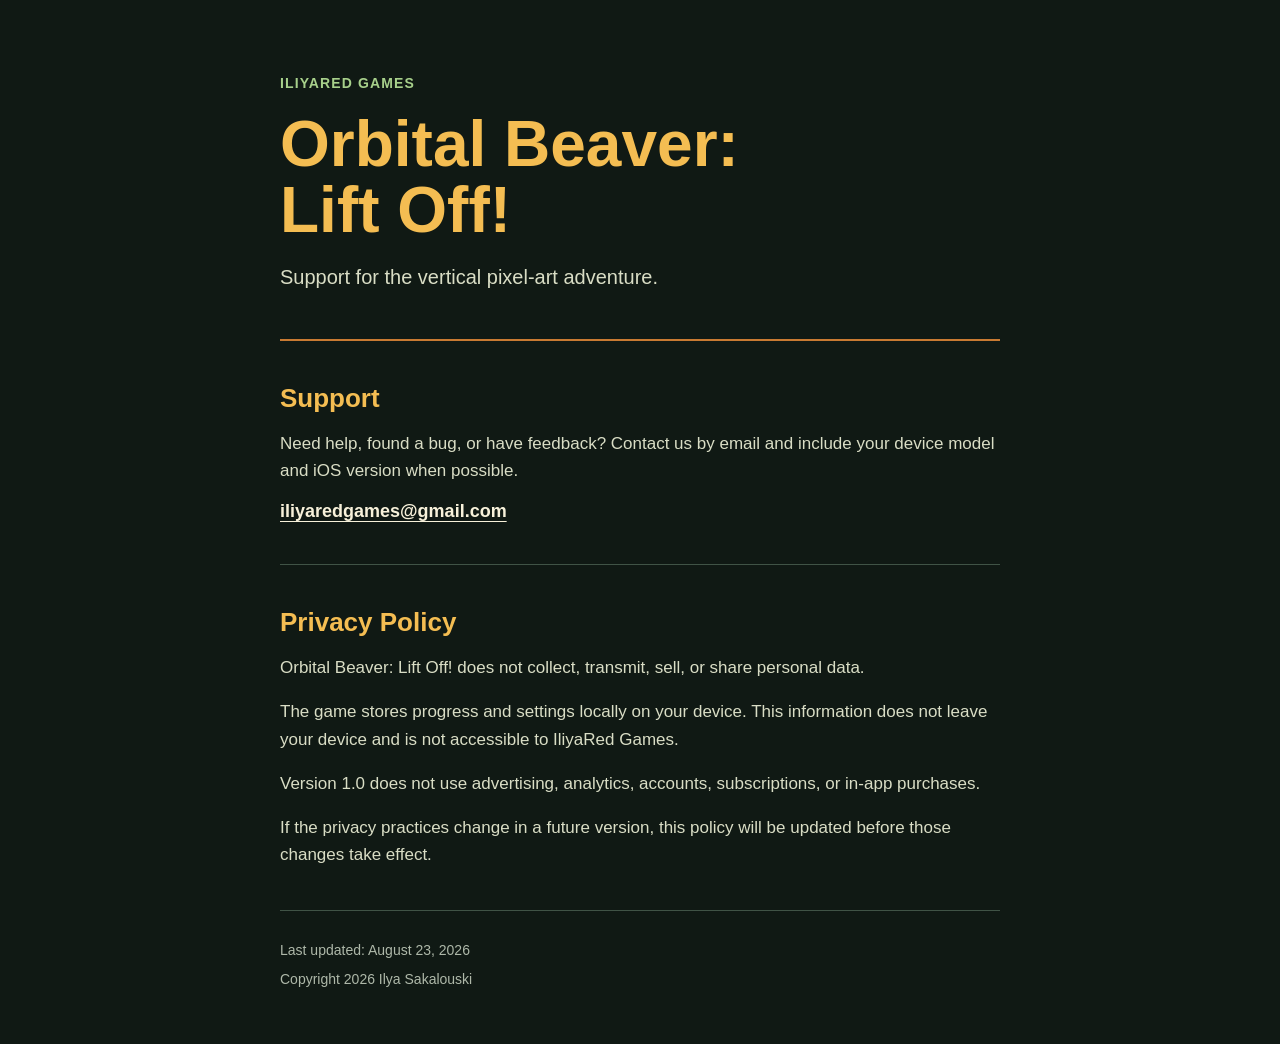
==== index.html @ 3816514c "Add files via upload" ====
<!doctype html>
<html lang="en">
<head>
  <meta charset="utf-8">
  <meta name="viewport" content="width=device-width, initial-scale=1">
  <meta name="description" content="Support for Orbital Beaver: Lift Off!">
  <title>Orbital Beaver: Lift Off! Support</title>
  <link rel="stylesheet" href="styles.css">
</head>
<body>
  <main class="page-shell">
    <header class="masthead">
      <p class="eyebrow">IliyaRed Games</p>
      <h1>Orbital Beaver:<br>Lift Off!</h1>
      <p class="intro">Support for the vertical pixel-art adventure.</p>
    </header>

    <section class="content-section" aria-labelledby="support-title">
      <h2 id="support-title">Support</h2>
      <p>Need help, found a bug, or have feedback? Contact us by email and include your device model and iOS version when possible.</p>
      <a class="email-link" href="mailto:iliyaredgames@gmail.com">iliyaredgames@gmail.com</a>
    </section>

    <section class="content-section" aria-labelledby="privacy-title">
      <h2 id="privacy-title">Privacy Policy</h2>
      <p>Orbital Beaver: Lift Off! does not collect, transmit, sell, or share personal data.</p>
      <p>The game stores progress and settings locally on your device. This information does not leave your device and is not accessible to IliyaRed Games.</p>
      <p>Version 1.0 does not use advertising, analytics, accounts, subscriptions, or in-app purchases.</p>
      <p>If the privacy practices change in a future version, this policy will be updated before those changes take effect.</p>
    </section>

    <footer>
      <p>Last updated: August 23, 2026</p>
      <p>Copyright 2026 Ilya Sakalouski</p>
    </footer>
  </main>
</body>
</html>
---- styles.css ----
:root {
  color-scheme: dark;
  font-family: Arial, Helvetica, sans-serif;
  background: #101914;
  color: #f7f1da;
}

* {
  box-sizing: border-box;
}

body {
  margin: 0;
  min-width: 320px;
  background: #101914;
}

.page-shell {
  width: min(100% - 40px, 720px);
  margin: 0 auto;
  padding: 72px 0 48px;
}

.masthead {
  padding: 0 0 46px;
  border-bottom: 2px solid #c97a32;
}

.eyebrow {
  margin: 0 0 18px;
  color: #a7d08b;
  font-size: 14px;
  font-weight: 700;
  letter-spacing: 0.08em;
  text-transform: uppercase;
}

h1,
h2,
p {
  margin-top: 0;
}

h1 {
  margin-bottom: 18px;
  color: #f4bd52;
  font-size: clamp(38px, 8vw, 64px);
  line-height: 1.02;
}

h2 {
  margin-bottom: 16px;
  color: #f4bd52;
  font-size: 26px;
}

.intro,
p {
  color: #d9ddc5;
  font-size: 17px;
  line-height: 1.6;
}

.intro {
  margin-bottom: 0;
  font-size: 20px;
}

.content-section {
  padding: 42px 0;
  border-bottom: 1px solid #405346;
}

.content-section p:last-child {
  margin-bottom: 0;
}

.email-link {
  display: inline-block;
  color: #f7f1da;
  font-size: 18px;
  font-weight: 700;
  text-underline-offset: 4px;
}

.email-link:hover,
.email-link:focus-visible {
  color: #f4bd52;
}

footer {
  padding-top: 28px;
}

footer p {
  margin-bottom: 6px;
  color: #aeb8a9;
  font-size: 14px;
}

@media (max-width: 540px) {
  .page-shell {
    width: min(100% - 32px, 720px);
    padding-top: 48px;
  }
}
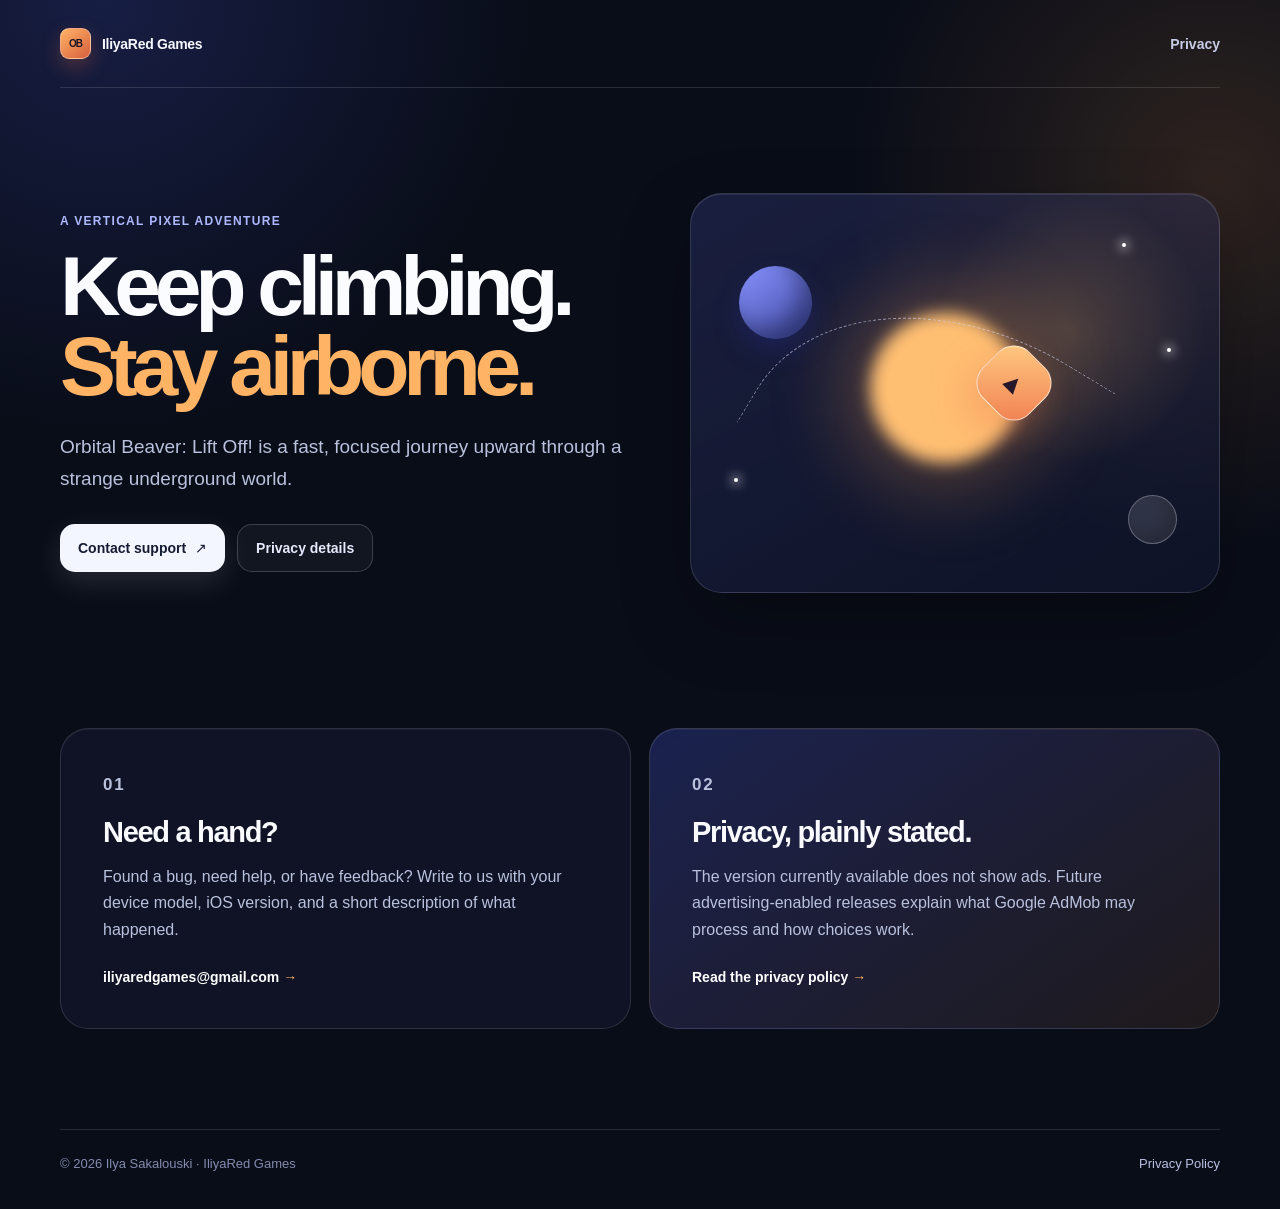
==== commit 0b28823e: "Add files via upload" ====
--- a/index.html
+++ b/index.html
@@ -1,38 +1,13 @@
 <!doctype html>
-<html lang="en">
-<head>
-  <meta charset="utf-8">
-  <meta name="viewport" content="width=device-width, initial-scale=1">
-  <meta name="description" content="Support for Orbital Beaver: Lift Off!">
-  <title>Orbital Beaver: Lift Off! Support</title>
-  <link rel="stylesheet" href="styles.css">
-</head>
-<body>
-  <main class="page-shell">
-    <header class="masthead">
-      <p class="eyebrow">IliyaRed Games</p>
-      <h1>Orbital Beaver:<br>Lift Off!</h1>
-      <p class="intro">Support for the vertical pixel-art adventure.</p>
-    </header>
-
-    <section class="content-section" aria-labelledby="support-title">
-      <h2 id="support-title">Support</h2>
-      <p>Need help, found a bug, or have feedback? Contact us by email and include your device model and iOS version when possible.</p>
-      <a class="email-link" href="mailto:iliyaredgames@gmail.com">iliyaredgames@gmail.com</a>
-    </section>
-
-    <section class="content-section" aria-labelledby="privacy-title">
-      <h2 id="privacy-title">Privacy Policy</h2>
-      <p>Orbital Beaver: Lift Off! does not collect, transmit, sell, or share personal data.</p>
-      <p>The game stores progress and settings locally on your device. This information does not leave your device and is not accessible to IliyaRed Games.</p>
-      <p>Version 1.0 does not use advertising, analytics, accounts, subscriptions, or in-app purchases.</p>
-      <p>If the privacy practices change in a future version, this policy will be updated before those changes take effect.</p>
-    </section>
-
-    <footer>
-      <p>Last updated: August 23, 2026</p>
-      <p>Copyright 2026 Ilya Sakalouski</p>
-    </footer>
-  </main>
-</body>
-</html>
+<html lang="en"><head>
+  <meta charset="utf-8"><meta name="viewport" content="width=device-width, initial-scale=1">
+  <meta name="description" content="Official support and privacy information for Orbital Beaver: Lift Off!"><meta name="theme-color" content="#090d18">
+  <title>Orbital Beaver: Lift Off! — Support</title><link rel="stylesheet" href="styles.css">
+</head><body><main class="site-shell">
+  <nav class="topbar" aria-label="Primary navigation"><a class="wordmark" href="index.html" aria-label="Orbital Beaver: Lift Off! home"><span class="wordmark-mark" aria-hidden="true">OB</span><span>IliyaRed Games</span></a><a class="nav-link" href="privacy.html">Privacy</a></nav>
+  <header class="hero"><div class="hero-copy reveal"><p class="eyebrow">A vertical pixel adventure</p><h1>Keep climbing.<br><span>Stay airborne.</span></h1><p class="lede">Orbital Beaver: Lift Off! is a fast, focused journey upward through a strange underground world.</p><div class="hero-actions"><a class="button button-primary" href="mailto:iliyaredgames@gmail.com">Contact support <span aria-hidden="true">↗</span></a><a class="button button-secondary" href="privacy.html">Privacy details</a></div></div>
+    <div class="orbit-art reveal" aria-hidden="true"><div class="glow"></div><div class="orb orb-one"></div><div class="orb orb-two"></div><div class="flight-path"></div><div class="beaver-mark">▲</div><span class="star star-one"></span><span class="star star-two"></span><span class="star star-three"></span></div>
+  </header>
+  <section class="feature-grid" aria-label="Game information"><article class="feature-card reveal"><p class="card-index">01</p><h2>Need a hand?</h2><p>Found a bug, need help, or have feedback? Write to us with your device model, iOS version, and a short description of what happened.</p><a class="text-link" href="mailto:iliyaredgames@gmail.com">iliyaredgames@gmail.com <span aria-hidden="true">→</span></a></article><article class="feature-card feature-card-accent reveal"><p class="card-index">02</p><h2>Privacy, plainly stated.</h2><p>The version currently available does not show ads. Future advertising-enabled releases explain what Google AdMob may process and how choices work.</p><a class="text-link" href="privacy.html">Read the privacy policy <span aria-hidden="true">→</span></a></article></section>
+  <footer class="footer"><p>© 2026 Ilya Sakalouski · IliyaRed Games</p><a href="privacy.html">Privacy Policy</a></footer>
+</main></body></html>
--- a/styles.css
+++ b/styles.css
@@ -1,106 +1 @@
-:root {
-  color-scheme: dark;
-  font-family: Arial, Helvetica, sans-serif;
-  background: #101914;
-  color: #f7f1da;
-}
-
-* {
-  box-sizing: border-box;
-}
-
-body {
-  margin: 0;
-  min-width: 320px;
-  background: #101914;
-}
-
-.page-shell {
-  width: min(100% - 40px, 720px);
-  margin: 0 auto;
-  padding: 72px 0 48px;
-}
-
-.masthead {
-  padding: 0 0 46px;
-  border-bottom: 2px solid #c97a32;
-}
-
-.eyebrow {
-  margin: 0 0 18px;
-  color: #a7d08b;
-  font-size: 14px;
-  font-weight: 700;
-  letter-spacing: 0.08em;
-  text-transform: uppercase;
-}
-
-h1,
-h2,
-p {
-  margin-top: 0;
-}
-
-h1 {
-  margin-bottom: 18px;
-  color: #f4bd52;
-  font-size: clamp(38px, 8vw, 64px);
-  line-height: 1.02;
-}
-
-h2 {
-  margin-bottom: 16px;
-  color: #f4bd52;
-  font-size: 26px;
-}
-
-.intro,
-p {
-  color: #d9ddc5;
-  font-size: 17px;
-  line-height: 1.6;
-}
-
-.intro {
-  margin-bottom: 0;
-  font-size: 20px;
-}
-
-.content-section {
-  padding: 42px 0;
-  border-bottom: 1px solid #405346;
-}
-
-.content-section p:last-child {
-  margin-bottom: 0;
-}
-
-.email-link {
-  display: inline-block;
-  color: #f7f1da;
-  font-size: 18px;
-  font-weight: 700;
-  text-underline-offset: 4px;
-}
-
-.email-link:hover,
-.email-link:focus-visible {
-  color: #f4bd52;
-}
-
-footer {
-  padding-top: 28px;
-}
-
-footer p {
-  margin-bottom: 6px;
-  color: #aeb8a9;
-  font-size: 14px;
-}
-
-@media (max-width: 540px) {
-  .page-shell {
-    width: min(100% - 32px, 720px);
-    padding-top: 48px;
-  }
-}
+:root{color-scheme:dark;font-family:-apple-system,BlinkMacSystemFont,"Segoe UI",Inter,Helvetica,Arial,sans-serif;background:#090d18;color:#f7f8ff;font-synthesis:none}*{box-sizing:border-box}html{scroll-behavior:smooth}body{min-width:320px;margin:0;overflow-x:hidden;background:radial-gradient(circle at 8% 0%,rgba(83,100,255,.19),transparent 27rem),radial-gradient(circle at 95% 15%,rgba(255,159,68,.15),transparent 23rem),#090d18}body::before{position:fixed;inset:0;z-index:-1;content:"";opacity:.38;background-image:radial-gradient(rgba(255,255,255,.38) .7px,transparent .7px);background-size:31px 31px;mask-image:linear-gradient(to bottom,black,transparent 66%);pointer-events:none}a{color:inherit}.site-shell{width:min(100% - 48px,1160px);margin:0 auto}.topbar{display:flex;align-items:center;justify-content:space-between;min-height:88px;border-bottom:1px solid rgba(255,255,255,.12)}.wordmark{display:inline-flex;align-items:center;gap:11px;color:#f7f8ff;font-size:14px;font-weight:700;letter-spacing:-.02em;text-decoration:none}.wordmark-mark{display:grid;width:31px;height:31px;place-items:center;border:1px solid rgba(255,255,255,.38);border-radius:9px;background:linear-gradient(140deg,#ffb365,#d85e3d);color:#171425;font-size:10px;font-weight:900;letter-spacing:-.1em;box-shadow:0 8px 20px rgba(232,107,66,.27)}.nav-link{color:#c8cde6;font-size:14px;font-weight:650;text-decoration:none;transition:color .2s ease}.nav-link:hover,.nav-link:focus-visible{color:#fff}.hero{display:grid;grid-template-columns:minmax(0,1.05fr) minmax(350px,.95fr);align-items:center;min-height:610px;gap:44px}.eyebrow,.section-label,.card-index{margin:0 0 18px;color:#aeb8ff;font-size:12px;font-weight:750;letter-spacing:.11em;text-transform:uppercase}h1,h2,p{margin-top:0}h1{max-width:720px;margin-bottom:24px;color:#fbfcff;font-size:clamp(48px,7vw,84px);font-weight:720;letter-spacing:-.075em;line-height:.96}h1 span{color:#ffb365}h2{margin-bottom:15px;color:#fafbff;font-size:clamp(23px,3vw,29px);letter-spacing:-.045em;line-height:1.08}.lede,.feature-card p,.policy-content p,.notice p{color:#b9c1dd;font-size:17px;line-height:1.66}.lede{max-width:580px;margin-bottom:30px;font-size:19px}.hero-actions{display:flex;flex-wrap:wrap;gap:12px}.button{display:inline-flex;align-items:center;justify-content:center;min-height:48px;padding:0 18px;border-radius:15px;font-size:14px;font-weight:720;text-decoration:none;transition:transform .2s ease,background .2s ease,box-shadow .2s ease}.button:hover{transform:translateY(-2px)}.button-primary{gap:9px;background:#f4f6ff;color:#151b32;box-shadow:0 10px 30px rgba(255,255,255,.12)}.button-primary:hover{box-shadow:0 14px 34px rgba(255,255,255,.2)}.button-secondary{border:1px solid rgba(255,255,255,.18);background:rgba(255,255,255,.04);color:#e7eaff}.button-secondary:hover{background:rgba(255,255,255,.1)}.orbit-art{position:relative;height:400px;overflow:hidden;border:1px solid rgba(255,255,255,.13);border-radius:32px;background:radial-gradient(circle at 72% 34%,rgba(255,189,102,.2),transparent 29%),linear-gradient(150deg,rgba(110,119,255,.17),rgba(18,23,49,.55));box-shadow:inset 0 1px rgba(255,255,255,.09),0 28px 70px rgba(0,0,0,.25)}.glow{position:absolute;top:30%;left:34%;width:150px;height:150px;border-radius:50%;background:#ffbf73;filter:blur(8px);box-shadow:0 0 75px 26px rgba(255,164,75,.28);animation:pulse 5s ease-in-out infinite}.orb{position:absolute;border-radius:50%}.orb-one{top:72px;left:48px;width:73px;height:73px;background:linear-gradient(145deg,#8792ff,#3f489e);box-shadow:inset -12px -11px 20px rgba(5,8,30,.36),0 12px 26px rgba(40,47,141,.35)}.orb-two{right:42px;bottom:48px;width:49px;height:49px;border:1px solid rgba(255,255,255,.25);background:rgba(255,255,255,.13);box-shadow:inset -8px -8px 14px rgba(0,0,0,.16)}.flight-path{position:absolute;top:104px;left:80px;width:310px;height:220px;border:1.5px dashed rgba(218,222,255,.58);border-color:rgba(218,222,255,.58) transparent transparent rgba(218,222,255,.58);border-radius:83% 0 0 0;transform:rotate(31deg)}.beaver-mark{position:absolute;top:156px;left:55%;display:grid;width:66px;height:66px;place-items:center;border:1px solid rgba(255,255,255,.62);border-radius:22px;background:linear-gradient(135deg,#ffce83,#f17c50);color:#28172a;font-size:26px;transform:rotate(45deg);box-shadow:0 18px 35px rgba(241,124,80,.35);animation:float 4.5s ease-in-out infinite}.star{position:absolute;width:4px;height:4px;border-radius:50%;background:#fff;box-shadow:0 0 11px 2px rgba(255,255,255,.75)}.star-one{top:49px;right:93px}.star-two{bottom:110px;left:43px}.star-three{top:154px;right:48px}.feature-grid{display:grid;grid-template-columns:repeat(2,minmax(0,1fr));gap:18px;padding:30px 0 100px}.feature-card{min-height:286px;padding:clamp(25px,4vw,42px);border:1px solid rgba(255,255,255,.12);border-radius:28px;background:rgba(21,26,50,.55);box-shadow:inset 0 1px rgba(255,255,255,.05)}.feature-card-accent{background:linear-gradient(145deg,rgba(83,100,255,.24),rgba(255,159,68,.09))}.feature-card p:not(.card-index){max-width:480px;margin-bottom:25px;font-size:16px}.text-link{color:#fff;font-size:14px;font-weight:720;text-decoration:none}.text-link span{color:#ffb365;transition:transform .2s ease}.text-link:hover span{display:inline-block;transform:translateX(4px)}.policy-hero{max-width:790px;padding:104px 0 42px}.policy-hero h1{font-size:clamp(43px,6.5vw,72px)}.policy-meta{color:#8992b5;font-size:14px}.notice{display:flex;gap:15px;max-width:870px;margin:4px 0 66px;padding:19px 21px;border:1px solid rgba(174,184,255,.26);border-radius:18px;background:rgba(108,123,255,.09)}.notice p{margin:0;font-size:15px}.notice strong{color:#f8f9ff}.notice-icon{flex:0 0 auto;display:grid;width:24px;height:24px;place-items:center;border:1px solid #bbc3ff;border-radius:50%;color:#d9ddff;font-family:Georgia,serif;font-size:15px;font-weight:700}.policy-content{max-width:850px;padding-bottom:80px}.policy-content section{padding:35px 0 38px;border-top:1px solid rgba(255,255,255,.12)}.policy-content h2{font-size:28px}.policy-content p{max-width:790px;margin-bottom:15px;font-size:16px}.policy-content p:last-child{margin-bottom:0}.policy-content a{color:#c4cbff;text-decoration-color:rgba(196,203,255,.52);text-underline-offset:3px}.policy-content a:hover{color:#fff}.footer{display:flex;align-items:center;justify-content:space-between;gap:20px;padding:26px 0 38px;border-top:1px solid rgba(255,255,255,.12);color:#838cae;font-size:13px}.footer p{margin:0}.footer a{color:#b8c0df;text-decoration:none}.footer a:hover{color:#fff}.reveal{animation:reveal .8s cubic-bezier(.2,.8,.2,1) both}.feature-card:nth-child(2){animation-delay:.1s}@keyframes reveal{from{opacity:0;transform:translateY(16px)}to{opacity:1;transform:translateY(0)}}@keyframes float{50%{transform:rotate(45deg) translate(-7px,-10px)}}@keyframes pulse{50%{transform:scale(1.08);opacity:.83}}@media(max-width:760px){.site-shell{width:min(100% - 32px,1160px)}.topbar{min-height:72px}.hero{grid-template-columns:1fr;gap:34px;min-height:auto;padding:76px 0 42px}.orbit-art{height:320px}.feature-grid{grid-template-columns:1fr;padding-bottom:66px}.policy-hero{padding-top:70px}.notice{margin-bottom:44px}.footer{align-items:flex-start;flex-direction:column;gap:8px}}@media(max-width:420px){h1{font-size:46px}.orbit-art{height:280px}.flight-path{transform:scale(.8) rotate(31deg);transform-origin:left top}.beaver-mark{left:57%}.hero-actions{display:grid}.button{width:100%}}@media(prefers-reduced-motion:reduce){*,*::before,*::after{scroll-behavior:auto!important;animation-duration:.01ms!important;animation-iteration-count:1!important;transition-duration:.01ms!important}}
